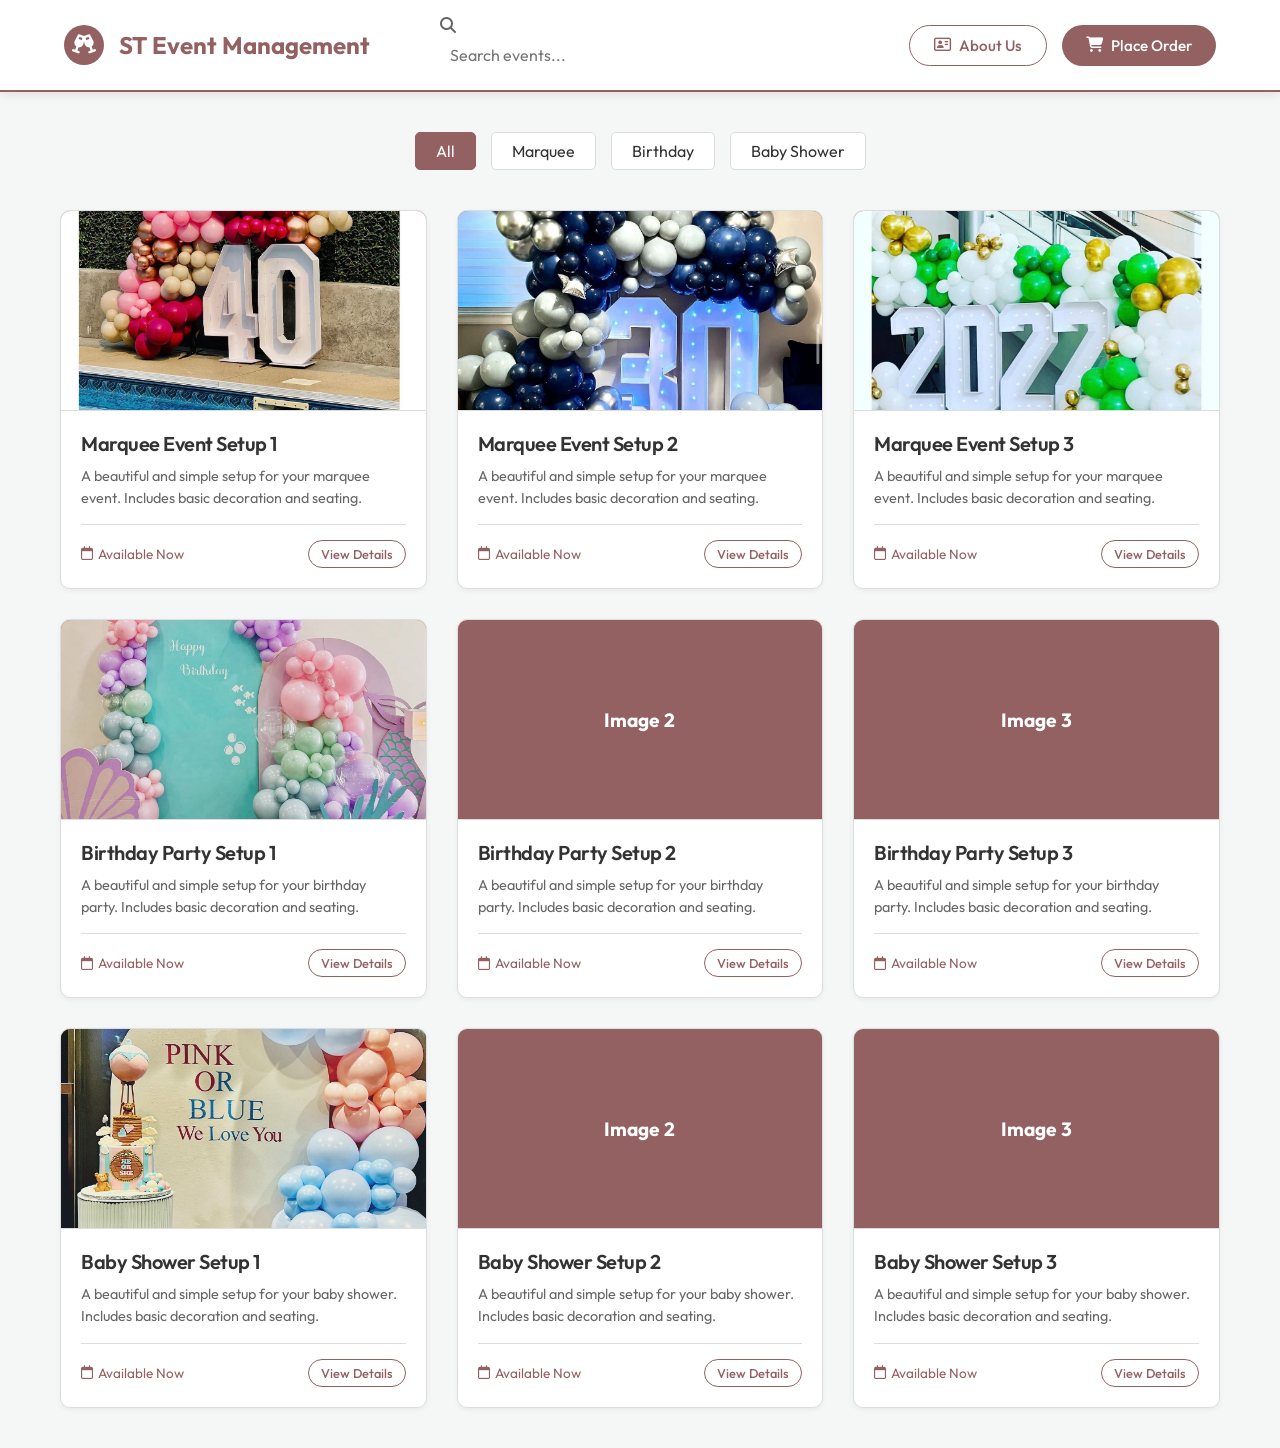
==== index.html @ 4c211852 "initial commit" ====
<!DOCTYPE html>
<html lang="en">

<head>
    <meta charset="UTF-8">
    <meta name="viewport" content="width=device-width, initial-scale=1.0">
    <title>ST Event Management | Home</title>
    <link rel="stylesheet" href="css/style.css">
    <link rel="stylesheet" href="https://cdnjs.cloudflare.com/ajax/libs/font-awesome/6.4.0/css/all.min.css">
</head>

<body>

    <header>
        <a href="index.html" class="logo">
            <div class="logo-icon">
                <i class="fa-solid fa-glass-cheers"></i>
            </div>
            ST Event Management
        </a>

        <div class="search-nav" style="flex: 1; max-width: 400px; margin: 0 20px;">
            <i class="fa-solid fa-magnifying-glass" style="color: var(--text-secondary);"></i>
            <input type="text" id="searchInput" placeholder="Search events..."
                style="width: 100%; border: none; background: transparent; outline: none; padding: 10px; font-size: 1rem; color: var(--text-primary);">
        </div>

        <nav class="nav-links">
            <a href="about.html" class="btn btn-outline"><i class="fa-regular fa-address-card"></i> About Us</a>

            <a href="login.html" class="btn btn-primary"><i class="fa-solid fa-cart-shopping"></i> Place Order</a>
        </nav>
    </header>

    <main class="container">
        <div class="filters animate-in delay-1">
            <button class="filter-btn active" data-filter="all">All</button>
            <button class="filter-btn" data-filter="marquee">Marquee</button>
            <button class="filter-btn" data-filter="birthday">Birthday</button>
            <button class="filter-btn" data-filter="babyshower">Baby Shower</button>
        </div>

        <div class="event-grid" id="event-grid">
            <!-- Marquee Events -->
            <a href="event.html?category=marquee&img=./images/marque%201.jpeg" class="event-card animate-in delay-1"
                data-category="marquee">
                <div class="card-image placeholder" style="position: relative;">
                    <img src="./images/marque 1.jpeg" alt="Marquee Setup 1"
                        style="position: absolute; top: 0; left: 0; width: 100%; height: 100%; object-fit: cover; z-index: 1;"
                        onerror="this.style.display='none';">
                    <span
                        style="color: white; font-size: 1.2rem; font-weight: bold; position: relative; z-index: 0;">Image
                        1</span>
                </div>
                <div class="card-content">
                    <h3 class="card-title">Marquee Event Setup 1</h3>
                    <p class="card-details">A beautiful and simple setup for your marquee event. Includes basic
                        decoration and seating.</p>
                    <div class="card-footer">
                        <span class="event-date"><i class="fa-regular fa-calendar"></i> Available Now</span>
                        <span class="btn btn-outline" style="padding: 5px 12px; font-size: 0.8rem;">View Details</span>
                    </div>
                </div>
            </a>
            <a href="event.html?category=marquee&img=./images/marque%202.jpeg" class="event-card animate-in delay-2"
                data-category="marquee">
                <div class="card-image placeholder" style="position: relative;">
                    <img src="./images/marque 2.jpeg" alt="Marquee Setup 2"
                        style="position: absolute; top: 0; left: 0; width: 100%; height: 100%; object-fit: cover; z-index: 1;"
                        onerror="this.style.display='none';">
                    <span
                        style="color: white; font-size: 1.2rem; font-weight: bold; position: relative; z-index: 0;">Image
                        2</span>
                </div>
                <div class="card-content">
                    <h3 class="card-title">Marquee Event Setup 2</h3>
                    <p class="card-details">A beautiful and simple setup for your marquee event. Includes basic
                        decoration and seating.</p>
                    <div class="card-footer">
                        <span class="event-date"><i class="fa-regular fa-calendar"></i> Available Now</span>
                        <span class="btn btn-outline" style="padding: 5px 12px; font-size: 0.8rem;">View Details</span>
                    </div>
                </div>
            </a>
            <a href="event.html?category=marquee&img=./images/marque%203.jpeg" class="event-card animate-in delay-3"
                data-category="marquee">
                <div class="card-image placeholder" style="position: relative;">
                    <img src="./images/marque 3.jpeg" alt="Marquee Setup 3"
                        style="position: absolute; top: 0; left: 0; width: 100%; height: 100%; object-fit: cover; z-index: 1;"
                        onerror="this.style.display='none';">
                    <span
                        style="color: white; font-size: 1.2rem; font-weight: bold; position: relative; z-index: 0;">Image
                        3</span>
                </div>
                <div class="card-content">
                    <h3 class="card-title">Marquee Event Setup 3</h3>
                    <p class="card-details">A beautiful and simple setup for your marquee event. Includes basic
                        decoration and seating.</p>
                    <div class="card-footer">
                        <span class="event-date"><i class="fa-regular fa-calendar"></i> Available Now</span>
                        <span class="btn btn-outline" style="padding: 5px 12px; font-size: 0.8rem;">View Details</span>
                    </div>
                </div>
            </a>

            <!-- Birthday Events -->
            <a href="event.html?category=birthday&img=images/Birthday%201.jpeg" class="event-card animate-in delay-4"
                data-category="birthday">
                <div class="card-image placeholder" style="position: relative;">
                    <img src="images/Birthday 1.jpeg" alt="Birthday Party Setup 1"
                        style="position: absolute; top: 0; left: 0; width: 100%; height: 100%; object-fit: cover; z-index: 1;"
                        onerror="this.style.display='none';">
                    <span
                        style="color: white; font-size: 1.2rem; font-weight: bold; position: relative; z-index: 0;">Image
                        1</span>
                </div>
                <div class="card-content">
                    <h3 class="card-title">Birthday Party Setup 1</h3>
                    <p class="card-details">A beautiful and simple setup for your birthday party. Includes basic
                        decoration and seating.</p>
                    <div class="card-footer">
                        <span class="event-date"><i class="fa-regular fa-calendar"></i> Available Now</span>
                        <span class="btn btn-outline" style="padding: 5px 12px; font-size: 0.8rem;">View Details</span>
                    </div>
                </div>
            </a>
            <a href="event.html?category=birthday&img=images/Birthday%202.jpeg" class="event-card animate-in delay-5"
                data-category="birthday">
                <div class="card-image placeholder" style="position: relative;">
                    <img src="images/Birthday 2.jpeg" alt="Birthday Party Setup 2"
                        style="position: absolute; top: 0; left: 0; width: 100%; height: 100%; object-fit: cover; z-index: 1;"
                        onerror="this.style.display='none';">
                    <span
                        style="color: white; font-size: 1.2rem; font-weight: bold; position: relative; z-index: 0;">Image
                        2</span>
                </div>
                <div class="card-content">
                    <h3 class="card-title">Birthday Party Setup 2</h3>
                    <p class="card-details">A beautiful and simple setup for your birthday party. Includes basic
                        decoration and seating.</p>
                    <div class="card-footer">
                        <span class="event-date"><i class="fa-regular fa-calendar"></i> Available Now</span>
                        <span class="btn btn-outline" style="padding: 5px 12px; font-size: 0.8rem;">View Details</span>
                    </div>
                </div>
            </a>
            <a href="event.html?category=birthday&img=images/Birthday%203.jpeg" class="event-card animate-in delay-6"
                data-category="birthday">
                <div class="card-image placeholder" style="position: relative;">
                    <img src="images/Birthday 3.jpeg" alt="Birthday Party Setup 3"
                        style="position: absolute; top: 0; left: 0; width: 100%; height: 100%; object-fit: cover; z-index: 1;"
                        onerror="this.style.display='none';">
                    <span
                        style="color: white; font-size: 1.2rem; font-weight: bold; position: relative; z-index: 0;">Image
                        3</span>
                </div>
                <div class="card-content">
                    <h3 class="card-title">Birthday Party Setup 3</h3>
                    <p class="card-details">A beautiful and simple setup for your birthday party. Includes basic
                        decoration and seating.</p>
                    <div class="card-footer">
                        <span class="event-date"><i class="fa-regular fa-calendar"></i> Available Now</span>
                        <span class="btn btn-outline" style="padding: 5px 12px; font-size: 0.8rem;">View Details</span>
                    </div>
                </div>
            </a>

            <!-- Baby Shower Events -->
            <a href="event.html?category=babyshower&img=images/Baby%20shower%201.jpeg"
                class="event-card animate-in delay-1" data-category="babyshower">
                <div class="card-image placeholder" style="position: relative;">
                    <img src="images/Baby shower 1.jpeg" alt="Baby Shower Setup 1"
                        style="position: absolute; top: 0; left: 0; width: 100%; height: 100%; object-fit: cover; z-index: 1;"
                        onerror="this.style.display='none';">
                    <span
                        style="color: white; font-size: 1.2rem; font-weight: bold; position: relative; z-index: 0;">Image
                        1</span>
                </div>
                <div class="card-content">
                    <h3 class="card-title">Baby Shower Setup 1</h3>
                    <p class="card-details">A beautiful and simple setup for your baby shower. Includes basic decoration
                        and seating.</p>
                    <div class="card-footer">
                        <span class="event-date"><i class="fa-regular fa-calendar"></i> Available Now</span>
                        <span class="btn btn-outline" style="padding: 5px 12px; font-size: 0.8rem;">View Details</span>
                    </div>
                </div>
            </a>
            <a href="event.html?category=babyshower&img=images/Baby%20shower%202.jpeg"
                class="event-card animate-in delay-2" data-category="babyshower">
                <div class="card-image placeholder" style="position: relative;">
                    <img src="images/Baby shower 2.jpeg" alt="Baby Shower Setup 2"
                        style="position: absolute; top: 0; left: 0; width: 100%; height: 100%; object-fit: cover; z-index: 1;"
                        onerror="this.style.display='none';">
                    <span
                        style="color: white; font-size: 1.2rem; font-weight: bold; position: relative; z-index: 0;">Image
                        2</span>
                </div>
                <div class="card-content">
                    <h3 class="card-title">Baby Shower Setup 2</h3>
                    <p class="card-details">A beautiful and simple setup for your baby shower. Includes basic decoration
                        and seating.</p>
                    <div class="card-footer">
                        <span class="event-date"><i class="fa-regular fa-calendar"></i> Available Now</span>
                        <span class="btn btn-outline" style="padding: 5px 12px; font-size: 0.8rem;">View Details</span>
                    </div>
                </div>
            </a>
            <a href="event.html?category=babyshower&img=images/Baby%20shower%203.jpeg"
                class="event-card animate-in delay-3" data-category="babyshower">
                <div class="card-image placeholder" style="position: relative;">
                    <img src="images/Baby shower 3.jpeg" alt="Baby Shower Setup 3"
                        style="position: absolute; top: 0; left: 0; width: 100%; height: 100%; object-fit: cover; z-index: 1;"
                        onerror="this.style.display='none';">
                    <span
                        style="color: white; font-size: 1.2rem; font-weight: bold; position: relative; z-index: 0;">Image
                        3</span>
                </div>
                <div class="card-content">
                    <h3 class="card-title">Baby Shower Setup 3</h3>
                    <p class="card-details">A beautiful and simple setup for your baby shower. Includes basic decoration
                        and seating.</p>
                    <div class="card-footer">
                        <span class="event-date"><i class="fa-regular fa-calendar"></i> Available Now</span>
                        <span class="btn btn-outline" style="padding: 5px 12px; font-size: 0.8rem;">View Details</span>
                    </div>
                </div>
            </a>
        </div>

        <script>
            // Filter interaction logic
            let currentFilter = 'all';
            let searchQuery = '';

            const cards = document.querySelectorAll('.event-card');
            const searchInput = document.getElementById('searchInput');
            const buttons = document.querySelectorAll('.filter-btn');

            function filterCards() {
                cards.forEach(card => {
                    const category = card.getAttribute('data-category');
                    const title = card.querySelector('.card-title').textContent.toLowerCase();
                    const desc = card.querySelector('.card-details').textContent.toLowerCase();

                    const matchesFilter = currentFilter === 'all' || currentFilter === category;
                    const matchesSearch = title.includes(searchQuery.toLowerCase()) || desc.includes(searchQuery.toLowerCase());

                    if (matchesFilter && matchesSearch) {
                        card.style.display = 'flex'; // The cards are flex containers
                    } else {
                        card.style.display = 'none';
                    }
                });
            }

            // Search event listener
            searchInput.addEventListener('input', (e) => {
                searchQuery = e.target.value;
                filterCards();
            });

            // Category filter event listeners
            buttons.forEach(btn => {
                btn.addEventListener('click', () => {
                    // Update active state
                    buttons.forEach(b => b.classList.remove('active'));
                    btn.classList.add('active');

                    // Get filter and apply
                    currentFilter = btn.getAttribute('data-filter');
                    filterCards();
                });
            });
        </script>
</body>

</html>
---- css/style.css ----
@import url('https://fonts.googleapis.com/css2?family=Outfit:wght@300;400;500;600;700&display=swap');

:root {
    --bg-color: #f4f7f6;
    --text-primary: #333333;
    --text-secondary: #666666;
    --accent-primary: #936161;
    --accent-secondary: #936161;
    --card-bg: #ffffff;
    --border-color: #dddddd;
    --transition: all 0.3s ease;
}

* {
    margin: 0;
    padding: 0;
    box-sizing: border-box;
    font-family: 'Outfit', sans-serif;
}

body {
    background-color: var(--bg-color);
    color: var(--text-primary);
    min-height: 100vh;
    display: flex;
    flex-direction: column;
}

/* Typography */
h1,
h2,
h3,
h4,
h5,
h6 {
    font-weight: 600;
    letter-spacing: -0.5px;
}

a {
    text-decoration: none;
    color: inherit;
}

/* Solid Cards */
.glass-panel {
    background: var(--card-bg);
    border: 1px solid var(--border-color);
    border-radius: 12px;
    box-shadow: 0 4px 6px rgba(0, 0, 0, 0.05);
}

/* Navigation */
header {
    padding: 15px 5%;
    display: flex;
    justify-content: space-between;
    align-items: center;
    background: var(--card-bg);
    border-bottom: 2px solid var(--accent-primary);
    box-shadow: 0 2px 10px rgba(0, 0, 0, 0.1);
}

.logo {
    display: flex;
    align-items: center;
    gap: 15px;
    font-size: 1.5rem;
    font-weight: 700;
    color: var(--accent-secondary);
}

.logo .logo-icon {
    width: 40px;
    height: 40px;
    background: var(--accent-primary);
    border-radius: 50%;
    display: flex;
    align-items: center;
    justify-content: center;
    color: white;
    font-size: 1.2rem;
}

.nav-links {
    display: flex;
    gap: 15px;
}

/* Buttons */
.btn {
    padding: 10px 24px;
    border-radius: 30px;
    font-weight: 500;
    font-size: 0.95rem;
    cursor: pointer;
    transition: var(--transition);
    border: none;
    outline: none;
    display: inline-flex;
    align-items: center;
    justify-content: center;
    gap: 8px;
}

.btn-outline {
    background: white;
    border: 1px solid var(--accent-primary);
    color: var(--accent-primary);
}

.btn-outline:hover {
    background: var(--accent-primary);
    color: white;
}

.btn-primary {
    background: var(--accent-primary);
    color: white;
}

.btn-primary:hover {
    background: var(--accent-secondary);
}

/* Layout Container */
.container {
    max-width: 1200px;
    margin: 0 auto;
    padding: 40px 20px;
    flex: 1;
}

/* Filters */
.filters {
    display: flex;
    justify-content: center;
    flex-wrap: wrap;
    gap: 15px;
    margin-bottom: 40px;
}

.filter-btn {
    padding: 8px 20px;
    border-radius: 5px;
    background: white;
    border: 1px solid var(--border-color);
    color: var(--text-primary);
    cursor: pointer;
    transition: var(--transition);
    font-size: 1rem;
}

.filter-btn:hover,
.filter-btn.active {
    background: var(--accent-primary);
    color: white;
    border-color: var(--accent-primary);
}

/* Grid & Cards */
.event-grid {
    display: grid;
    grid-template-columns: repeat(auto-fit, minmax(320px, 1fr));
    gap: 30px;
}

@media (min-width: 1024px) {
    .event-grid {
        grid-template-columns: repeat(3, 1fr);
    }
}

.event-card {
    border-radius: 10px;
    overflow: hidden;
    transition: var(--transition);
    display: flex;
    flex-direction: column;
    text-decoration: none;
    background: var(--card-bg);
    border: 1px solid var(--border-color);
    box-shadow: 0 2px 5px rgba(0, 0, 0, 0.05);
}

.event-card:hover {
    transform: translateY(-5px);
    box-shadow: 0 5px 15px rgba(0, 0, 0, 0.1);
}

.card-image {
    width: 100%;
    height: 200px;
    object-fit: cover;
    background-color: #eee;
    position: relative;
    border-bottom: 1px solid var(--border-color);
}

/* Placeholder gradient background for when image is missing */
.card-image.placeholder {
    background: var(--accent-secondary);
    display: flex;
    align-items: center;
    justify-content: center;
}

.card-image i {
    font-size: 3rem;
    color: rgba(255, 255, 255, 0.2);
}

.card-content {
    padding: 20px;
    flex: 1;
    display: flex;
    flex-direction: column;
}

.card-title {
    font-size: 1.25rem;
    margin-bottom: 10px;
    color: var(--text-primary);
}

.card-details {
    color: var(--text-secondary);
    font-size: 0.9rem;
    line-height: 1.5;
    margin-bottom: 15px;
    flex: 1;
}

.card-footer {
    display: flex;
    justify-content: space-between;
    align-items: center;
    padding-top: 15px;
    border-top: 1px solid var(--border-color);
}

.event-date {
    font-size: 0.85rem;
    color: var(--accent-primary);
    display: flex;
    align-items: center;
    gap: 5px;
}

/* Animations */
@keyframes fadeIn {
    from {
        opacity: 0;
        transform: translateY(20px);
    }

    to {
        opacity: 1;
        transform: translateY(0);
    }
}

.animate-in {
    animation: fadeIn 0.6s ease forwards;
    opacity: 0;
}

.delay-1 {
    animation-delay: 0.1s;
}

.delay-2 {
    animation-delay: 0.2s;
}

.delay-3 {
    animation-delay: 0.3s;
}

.delay-4 {
    animation-delay: 0.4s;
}

.delay-5 {
    animation-delay: 0.5s;
}

.delay-6 {
    animation-delay: 0.6s;
}
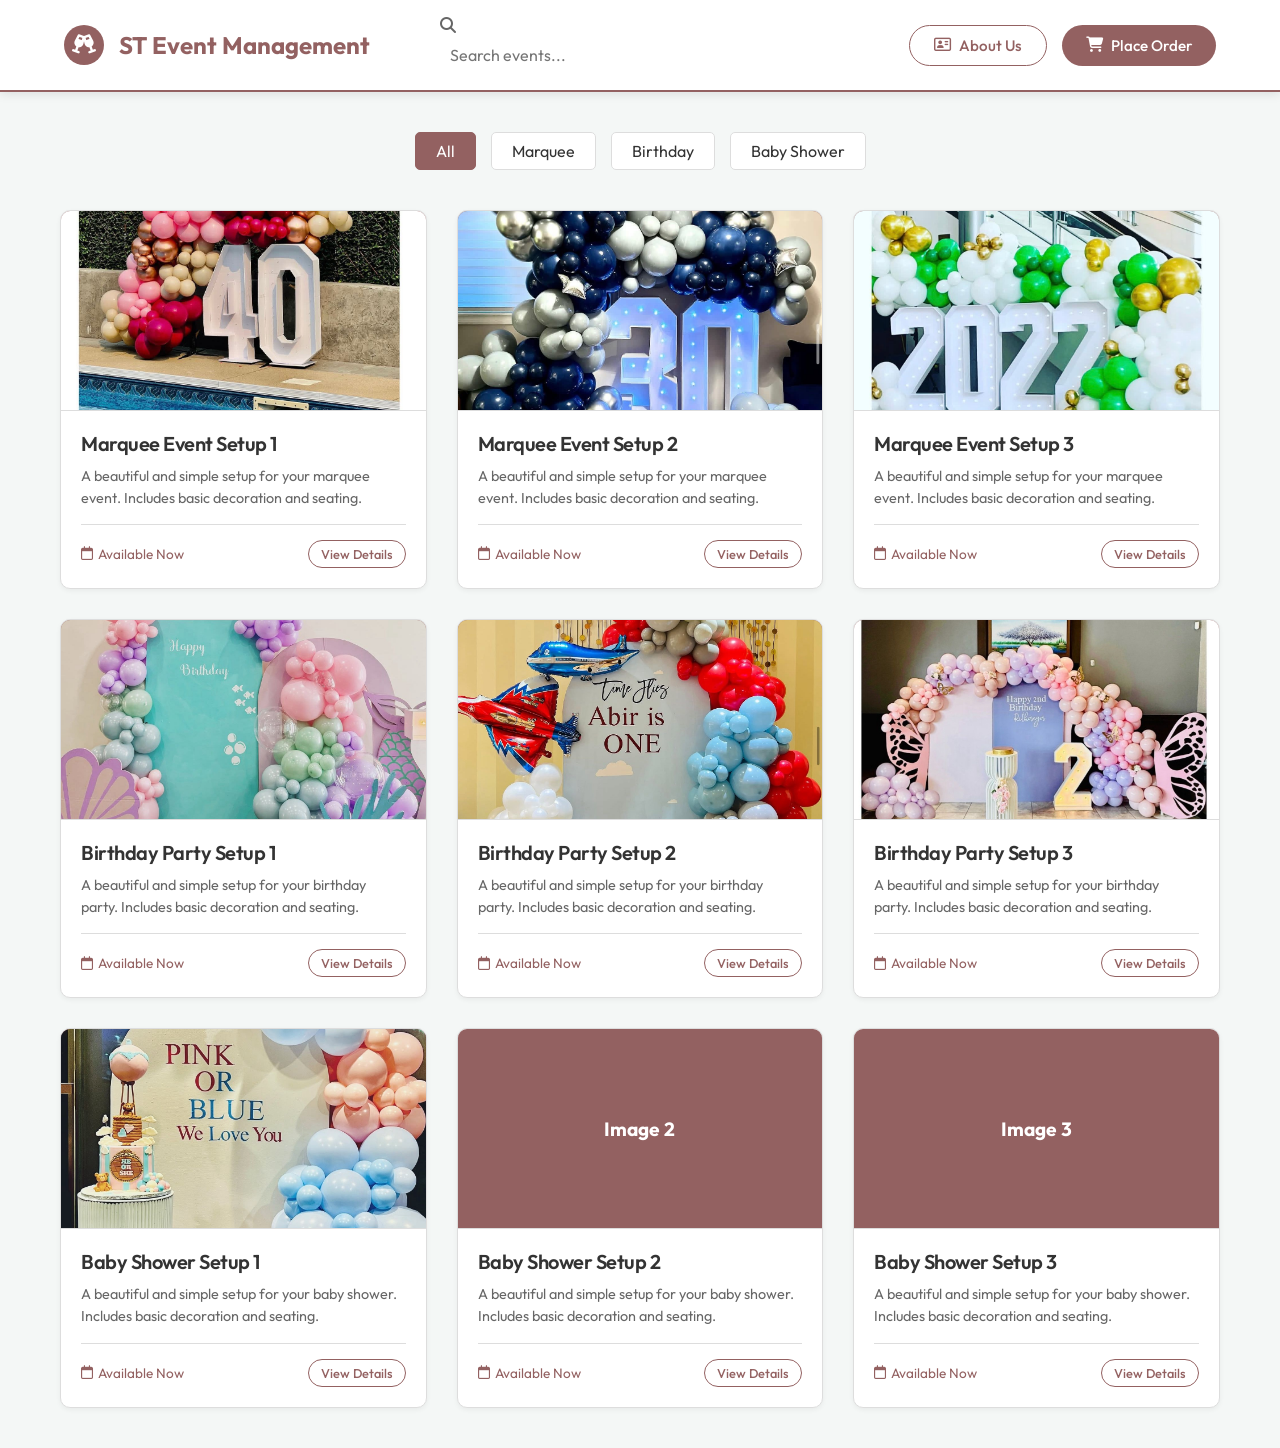
==== commit 46477bae: "Update index.html" ====
--- a/index.html
+++ b/index.html
@@ -127,7 +127,7 @@
             <a href="event.html?category=birthday&img=images/Birthday%202.jpeg" class="event-card animate-in delay-5"
                 data-category="birthday">
                 <div class="card-image placeholder" style="position: relative;">
-                    <img src="images/Birthday 2.jpeg" alt="Birthday Party Setup 2"
+                    <img src="images/birthday 2.jpeg" alt="Birthday Party Setup 2"
                         style="position: absolute; top: 0; left: 0; width: 100%; height: 100%; object-fit: cover; z-index: 1;"
                         onerror="this.style.display='none';">
                     <span
@@ -147,7 +147,7 @@
             <a href="event.html?category=birthday&img=images/Birthday%203.jpeg" class="event-card animate-in delay-6"
                 data-category="birthday">
                 <div class="card-image placeholder" style="position: relative;">
-                    <img src="images/Birthday 3.jpeg" alt="Birthday Party Setup 3"
+                    <img src="images/birthday 3.jpeg" alt="Birthday Party Setup 3"
                         style="position: absolute; top: 0; left: 0; width: 100%; height: 100%; object-fit: cover; z-index: 1;"
                         onerror="this.style.display='none';">
                     <span
@@ -275,4 +275,4 @@
         </script>
 </body>
 
-</html>+</html>
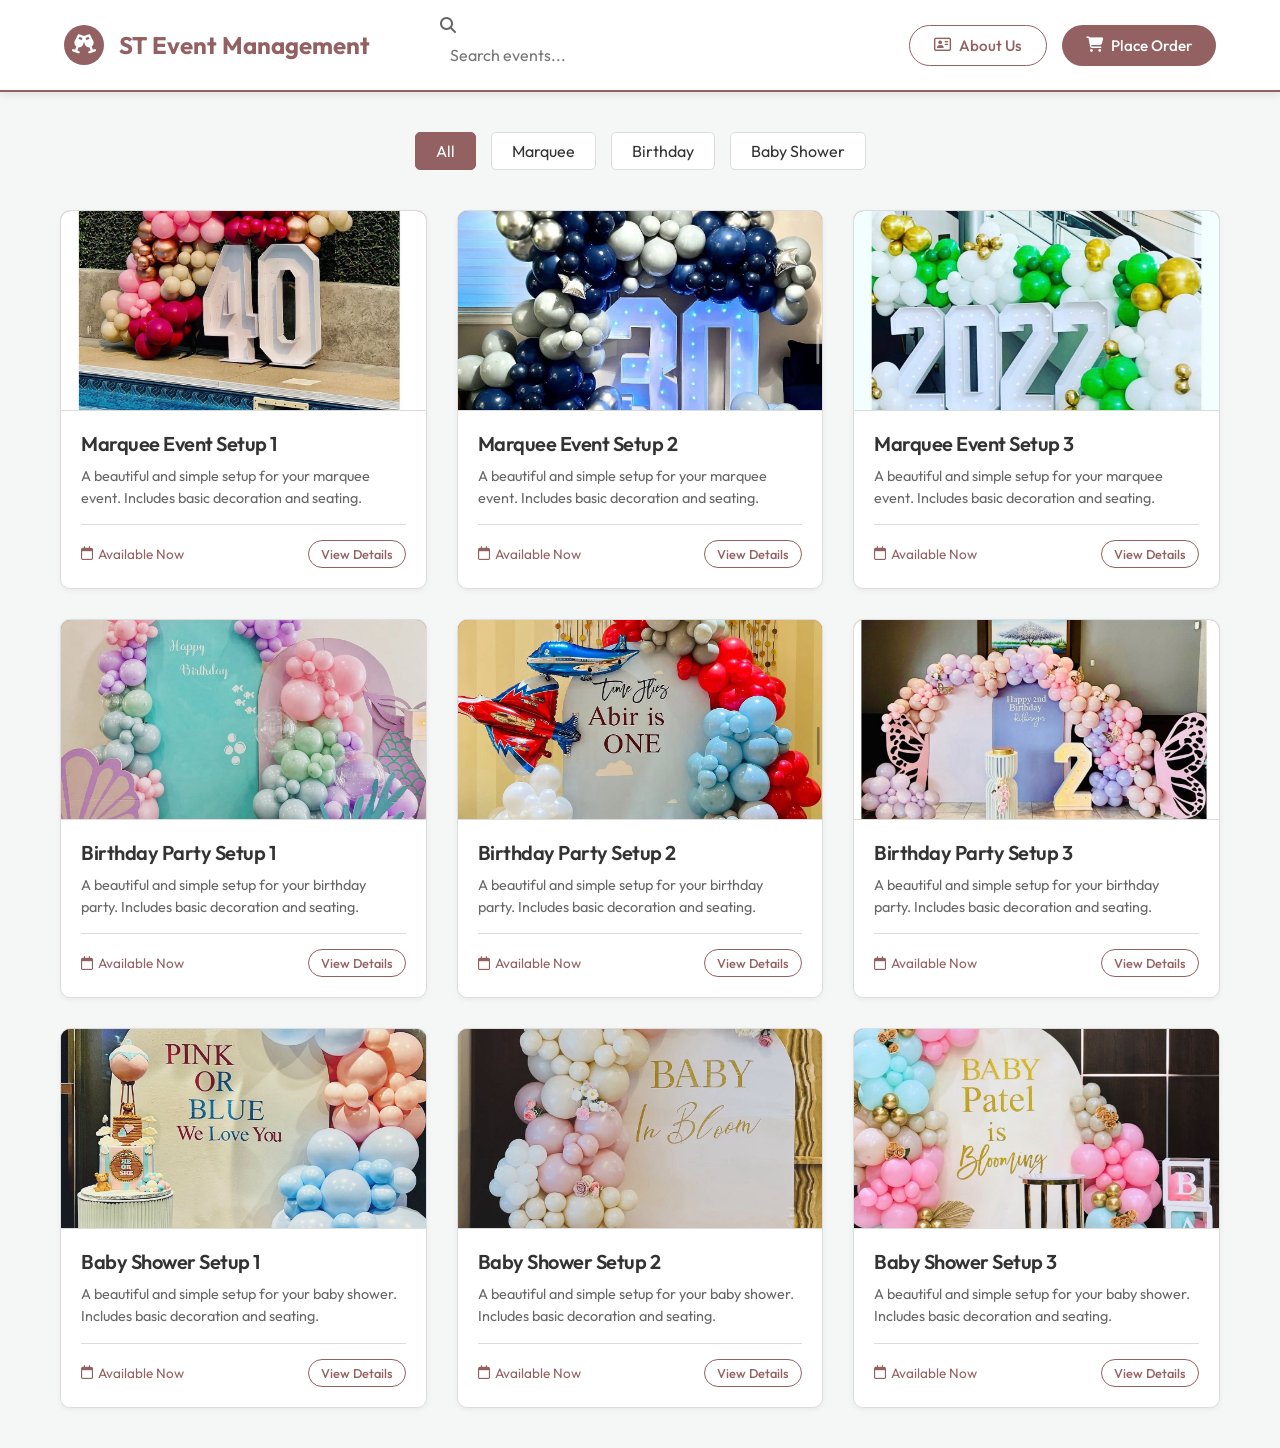
==== commit 9e8f73c9: "Update index.html" ====
--- a/index.html
+++ b/index.html
@@ -189,7 +189,7 @@
             <a href="event.html?category=babyshower&img=images/Baby%20shower%202.jpeg"
                 class="event-card animate-in delay-2" data-category="babyshower">
                 <div class="card-image placeholder" style="position: relative;">
-                    <img src="images/Baby shower 2.jpeg" alt="Baby Shower Setup 2"
+                    <img src="images/baby shower 2.jpeg" alt="Baby Shower Setup 2"
                         style="position: absolute; top: 0; left: 0; width: 100%; height: 100%; object-fit: cover; z-index: 1;"
                         onerror="this.style.display='none';">
                     <span
@@ -209,7 +209,7 @@
             <a href="event.html?category=babyshower&img=images/Baby%20shower%203.jpeg"
                 class="event-card animate-in delay-3" data-category="babyshower">
                 <div class="card-image placeholder" style="position: relative;">
-                    <img src="images/Baby shower 3.jpeg" alt="Baby Shower Setup 3"
+                    <img src="images/baby shower 3.jpeg" alt="Baby Shower Setup 3"
                         style="position: absolute; top: 0; left: 0; width: 100%; height: 100%; object-fit: cover; z-index: 1;"
                         onerror="this.style.display='none';">
                     <span
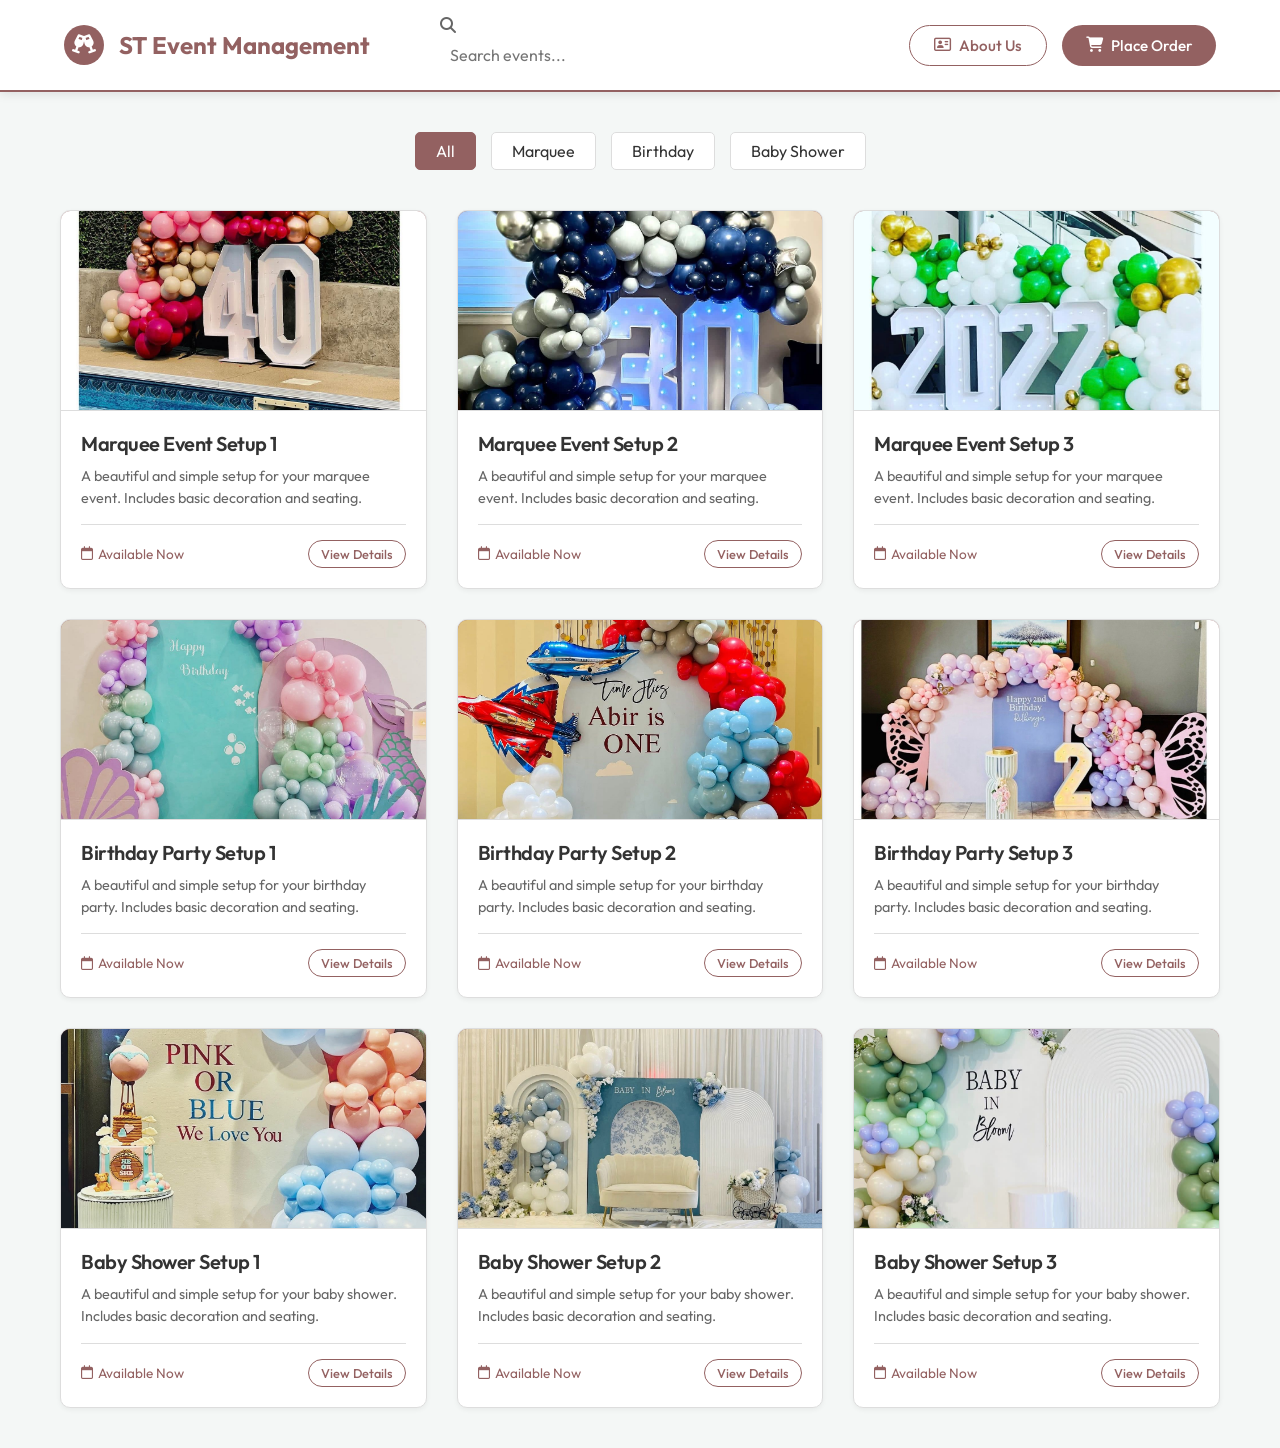
==== commit dca27f21: "Update index.html" ====
--- a/index.html
+++ b/index.html
@@ -189,7 +189,7 @@
             <a href="event.html?category=babyshower&img=images/Baby%20shower%202.jpeg"
                 class="event-card animate-in delay-2" data-category="babyshower">
                 <div class="card-image placeholder" style="position: relative;">
-                    <img src="images/baby shower 2.jpeg" alt="Baby Shower Setup 2"
+                    <img src="images/baby shower 4.jpeg" alt="Baby Shower Setup 2"
                         style="position: absolute; top: 0; left: 0; width: 100%; height: 100%; object-fit: cover; z-index: 1;"
                         onerror="this.style.display='none';">
                     <span
@@ -209,7 +209,7 @@
             <a href="event.html?category=babyshower&img=images/Baby%20shower%203.jpeg"
                 class="event-card animate-in delay-3" data-category="babyshower">
                 <div class="card-image placeholder" style="position: relative;">
-                    <img src="images/baby shower 3.jpeg" alt="Baby Shower Setup 3"
+                    <img src="images/baby shower 5.jpeg" alt="Baby Shower Setup 3"
                         style="position: absolute; top: 0; left: 0; width: 100%; height: 100%; object-fit: cover; z-index: 1;"
                         onerror="this.style.display='none';">
                     <span
